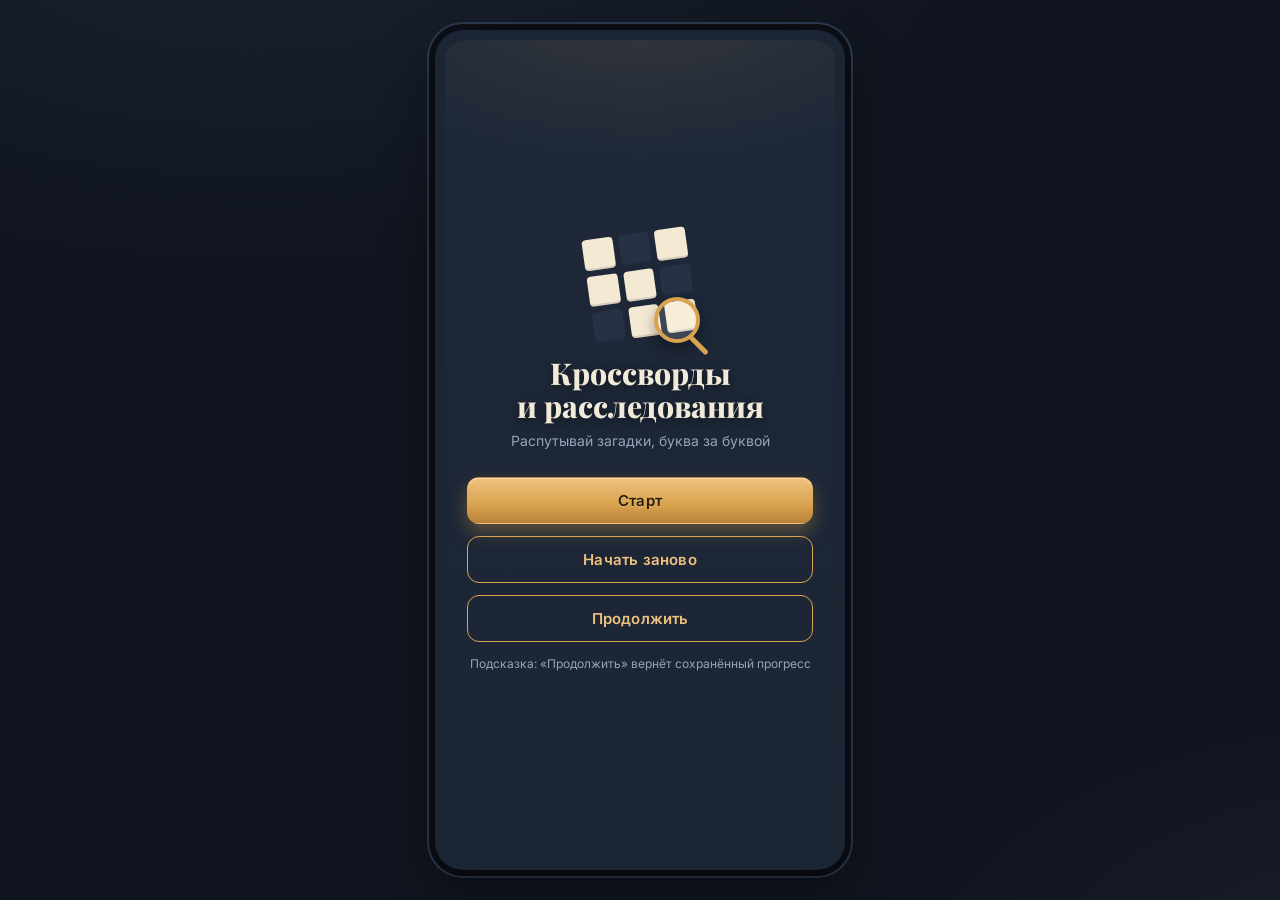
==== index.html @ f0a27522 "Initial commit" ====
<!DOCTYPE html>
<html lang="ru">
<head>
  <meta charset="UTF-8" />
  <meta name="viewport" content="width=device-width, initial-scale=1.0, viewport-fit=cover" />
  <title>Кроссворды и расследования</title>

  <!-- Шрифты: Playfair Display для заголовков (детективная классика) и Inter для текста -->
  <link rel="preconnect" href="https://fonts.googleapis.com" />
  <link rel="preconnect" href="https://fonts.gstatic.com" crossorigin />
  <link
    href="https://fonts.googleapis.com/css2?family=Playfair+Display:wght@600;700;800&family=Inter:wght@400;500;600;700&display=swap"
    rel="stylesheet"
  />

  <link rel="stylesheet" href="style.css" />
</head>
<body>
  <!-- Сцена: на ПК фон-«детективный стол», по центру — рамка телефона -->
  <div class="stage">
    <!-- Рамка телефона (на ПК занимает центральную треть экрана) -->
    <div class="phone">
      <div class="phone__screen">
        <!-- ================= ЭКРАН 1: СТАРТ ================= -->
        <section class="screen screen--start active" id="screen-start">
          <div class="start__top">
            <!-- Логотип: лупа + клетки кроссворда -->
            <div class="logo">
              <span class="logo__grid" aria-hidden="true">
                <i></i><i></i><i></i>
                <i></i><i></i><i></i>
                <i></i><i></i><i></i>
              </span>
              <span class="logo__lens" aria-hidden="true"></span>
            </div>
            <h1 class="title">Кроссворды<br />и расследования</h1>
            <p class="subtitle">Распутывай загадки, буква за буквой</p>
          </div>

          <div class="start__buttons">
            <button class="btn btn--gold" data-nav="screen-game">Старт</button>
            <button class="btn btn--outline" id="btn-restart">Начать заново</button>
            <button class="btn btn--outline" id="btn-continue">Продолжить</button>
          </div>

          <p class="start__hint">Подсказка: «Продолжить» вернёт сохранённый прогресс</p>
        </section>

        <!-- ================= ЭКРАН 2: ИГРА ================= -->
        <section class="screen screen--game" id="screen-game">
          <!-- Верхняя 1/8: две кнопки -->
          <div class="game__top">
            <button class="btn btn--small btn--ghost" data-nav="screen-menu">Меню</button>
            <div class="game__level" id="game-level">Уровень 1</div>
            <button class="btn btn--small btn--ghost" data-nav="screen-questions">Вопросы</button>
          </div>

          <!-- Средняя часть: игровое поле -->
          <div class="game__field">
            <div class="crossword" id="crossword" role="grid" aria-label="Игровое поле кроссворда"></div>
            <p class="clue" id="clue-text">Нажмите на клетку, чтобы увидеть вопрос</p>
          </div>

          <!-- Нижняя 1/8: блок под рекламу -->
          <div class="game__ad">
            <span class="ad__label">Реклама</span>
            <div class="ad__slot"></div>
          </div>
        </section>

        <!-- ================= ЭКРАН 3: ВОПРОСЫ ================= -->
        <section class="screen screen--questions" id="screen-questions">
          <header class="panel__header">
            <h2>Вопросы</h2>
          </header>

          <!-- Скролл-лист с вопросами на весь экран -->
          <div class="questions" id="questions-list"></div>

          <div class="panel__footer">
            <button class="btn btn--gold" data-nav="screen-game">Назад</button>
          </div>
        </section>

        <!-- ================= ЭКРАН 4: МЕНЮ (УРОВНИ) ================= -->
        <section class="screen screen--menu" id="screen-menu">
          <!-- Верхние 2/3: скролл-лист уровней -->
          <div class="menu__list" id="levels-list"></div>

          <!-- Нижняя треть: три кнопки -->
          <div class="menu__actions">
            <button class="btn btn--gold" id="btn-go-level">Перейти на уровень</button>
            <button class="btn btn--outline" data-nav="screen-game">Вернуться в игру</button>
            <button class="btn btn--outline" data-nav="screen-start">В начало</button>
          </div>
        </section>
      </div>
    </div>
  </div>

  <script src="main.js" type="module"></script>
</body>
</html>
---- style.css ----
/* ============================================================
   Кроссворды и расследования — стили интерфейса
   Палитра: глубокий синий (ночь/таинственность) + золото (детектив)
   + кремовый (бумага кроссворда) + бордо (акцент улик)
   ============================================================ */

/* ---------- Переменные ---------- */
:root {
  /* Фон «рабочего стола» вокруг телефона */
  --desk-bg: #10151f;
  --desk-bg-2: #1a2230;

  /* Фон приложения */
  --app-bg: #1c2534;
  --surface: #263146;
  --surface-2: #2f3c55;

  /* Бумага кроссворда */
  --paper: #f4ead4;
  --paper-dark: #e2d2b4;

  /* Текст */
  --ink: #24201a;
  --text-light: #f2ead9;
  --text-muted: #97a3b8;

  /* Акценты */
  --gold: #d9a24e;
  --gold-soft: #eec27e;
  --gold-deep: #b9823a;
  --bordo: #b4553d;
  --ok: #6fbf6f;

  /* Тени и скругления */
  --shadow: 0 20px 50px rgba(0, 0, 0, 0.45);
  --radius: 16px;

  --font-title: "Playfair Display", Georgia, "Times New Roman", serif;
  --font-body: "Inter", "Segoe UI", system-ui, sans-serif;
}

/* ---------- Сброс ---------- */
* { margin: 0; padding: 0; box-sizing: border-box; }

html, body { height: 100%; }

body {
  font-family: var(--font-body);
  color: var(--text-light);
  background:
    radial-gradient(1200px 600px at 20% -10%, var(--desk-bg-2), transparent 60%),
    radial-gradient(900px 500px at 110% 110%, #1a1f2b, transparent 55%),
    var(--desk-bg);
  -webkit-font-smoothing: antialiased;
}

/* ============================================================
   Сцена и рамка телефона
   ============================================================ */
.stage {
  min-height: 100vh;
  min-height: 100dvh;
  display: flex;
  align-items: center;
  justify-content: center;
  padding: 24px;
}

/* На ПК приложение — центральная треть экрана (рамка телефона) */
.phone {
  position: relative;
  width: min(420px, 32vw, 100%);
  height: min(840px, 94vh, 94dvh);
  background: var(--app-bg);
  border-radius: 28px;
  padding: 10px;
  box-shadow: var(--shadow), 0 0 0 6px #0c0f16, 0 0 0 8px #2c3a52;
  display: flex;
}

/* «Экран» внутри рамки телефона */
.phone__screen {
  flex: 1;
  border-radius: 20px;
  overflow: hidden;
  background:
    radial-gradient(600px 300px at 50% -5%, rgba(217, 162, 78, 0.12), transparent 55%),
    linear-gradient(180deg, #1e2838 0%, #1c2534 100%);
  display: flex;
  flex-direction: column;
  position: relative;
}

/* ============================================================
   Экраны: показ/скрытие и анимация
   ============================================================ */
.screen {
  display: none;
  flex: 1;
  flex-direction: column;
  height: 100%;
  min-height: 0;
}

.screen.active {
  display: flex;
  animation: screen-in 0.35s ease both;
}

@keyframes screen-in {
  from { opacity: 0; transform: translateY(12px); }
  to   { opacity: 1; transform: translateY(0); }
}

/* ============================================================
   Кнопки
   ============================================================ */
.btn {
  font-family: var(--font-body);
  font-weight: 600;
  font-size: 15px;
  letter-spacing: 0.2px;
  color: var(--text-light);
  background: var(--surface);
  border: 1px solid transparent;
  border-radius: 12px;
  padding: 13px 18px;
  cursor: pointer;
  transition: transform 0.08s ease, background 0.2s ease, box-shadow 0.2s ease;
  width: 100%;
}

.btn:hover { filter: brightness(1.08); }
.btn:active { transform: scale(0.97); }
.btn:focus-visible { outline: 2px solid var(--gold-soft); outline-offset: 2px; }

/* Главная золотая кнопка */
.btn--gold {
  background: linear-gradient(180deg, var(--gold-soft), var(--gold) 60%, var(--gold-deep));
  color: #2b1e0b;
  text-shadow: 0 1px 0 rgba(255, 255, 255, 0.25);
  box-shadow: 0 8px 18px rgba(217, 162, 78, 0.35), inset 0 1px 0 rgba(255, 255, 255, 0.4);
}

/* Контурная кнопка */
.btn--outline {
  background: transparent;
  border-color: var(--gold);
  color: var(--gold-soft);
}

/* «Призрачная» кнопка для верхней панели игры */
.btn--ghost {
  background: rgba(255, 255, 255, 0.06);
  border-color: rgba(255, 255, 255, 0.14);
}

/* Маленькая кнопка */
.btn--small {
  width: auto;
  padding: 9px 14px;
  font-size: 13px;
}

/* ============================================================
   ЭКРАН 1 — Старт
   ============================================================ */
.screen--start {
  justify-content: space-between;
  padding: 26px 22px 22px;
  text-align: center;
}

.start__top { margin-top: auto; }

/* Логотип: сетка кроссворда + лупа */
.logo {
  position: relative;
  width: 104px;
  height: 104px;
  margin: 0 auto 20px;
}

.logo__grid {
  position: absolute;
  inset: 0;
  display: grid;
  grid-template-columns: repeat(3, 1fr);
  grid-template-rows: repeat(3, 1fr);
  gap: 6px;
  transform: rotate(-8deg);
}

.logo__grid i {
  background: var(--paper);
  border-radius: 4px;
  box-shadow: inset 0 -2px 0 rgba(0, 0, 0, 0.12);
}

/* Заполняем «буквами» часть клеток */
.logo__grid i:nth-child(2) { background: var(--surface); }
.logo__grid i:nth-child(6) { background: var(--surface); }
.logo__grid i:nth-child(7) { background: var(--surface); }

/* Лупа поверх сетки */
.logo__lens {
  position: absolute;
  right: -8px;
  bottom: -6px;
  width: 46px;
  height: 46px;
  border-radius: 50%;
  background: rgba(255, 255, 255, 0.14);
  border: 4px solid var(--gold);
  box-shadow: 0 6px 14px rgba(0, 0, 0, 0.35);
}

.logo__lens::after {
  content: "";
  position: absolute;
  left: 34px;
  top: 34px;
  width: 24px;
  height: 5px;
  background: var(--gold);
  border-radius: 3px;
  transform: rotate(45deg);
  transform-origin: 0 0;
}

.title {
  font-family: var(--font-title);
  font-weight: 800;
  font-size: 30px;
  line-height: 1.08;
  color: var(--text-light);
  text-shadow: 0 2px 10px rgba(0, 0, 0, 0.4);
}

.subtitle {
  margin-top: 10px;
  color: var(--text-muted);
  font-size: 14px;
}

.start__buttons {
  display: flex;
  flex-direction: column;
  gap: 12px;
  margin: 28px 0 14px;
}

.start__hint {
  color: var(--text-muted);
  font-size: 12px;
  margin-bottom: auto;
}

/* ============================================================
   ЭКРАН 2 — Игра
   ============================================================ */
.screen--game { flex-direction: column; }

/* Верхняя 1/8 */
.game__top {
  height: 12.5%;
  display: flex;
  align-items: center;
  justify-content: space-between;
  gap: 8px;
  padding: 0 12px;
}

.game__level {
  font-family: var(--font-title);
  font-size: 15px;
  color: var(--gold-soft);
  white-space: nowrap;
  overflow: hidden;
  text-overflow: ellipsis;
  max-width: 40%;
}

/* Средняя часть с полем */
.game__field {
  flex: 1;
  display: flex;
  flex-direction: column;
  align-items: center;
  justify-content: center;
  gap: 16px;
  padding: 8px;
  min-height: 0;
}

/* ============================================================
   Поле кроссворда
   ============================================================ */
.crossword {
  display: grid;
  grid-template-columns: repeat(7, 1fr);
  gap: 3px;
  padding: 8px;
  background: var(--surface);
  border-radius: 12px;
  box-shadow: inset 0 2px 8px rgba(0, 0, 0, 0.35);
  width: min(92%, 340px);
}

.cell {
  position: relative;
  aspect-ratio: 1;
  border-radius: 5px;
  background: var(--paper);
  box-shadow: inset 0 -2px 0 rgba(0, 0, 0, 0.12);
}

.cell--block {
  background: var(--surface-2);
  box-shadow: none;
}

.cell__num {
  position: absolute;
  top: 2px;
  left: 3px;
  font-size: 9px;
  font-weight: 700;
  color: var(--gold-deep);
  pointer-events: none;
  z-index: 1;
}

.cell__input {
  position: absolute;
  inset: 0;
  width: 100%;
  height: 100%;
  border: none;
  background: transparent;
  text-align: center;
  font-family: var(--font-body);
  font-weight: 700;
  font-size: 18px;
  color: var(--ink);
  text-transform: uppercase;
  caret-color: var(--bordo);
}

.cell__input:focus {
  outline: none;
  background: var(--gold-soft);
  border-radius: 5px;
}

/* Подсказка текущего вопроса */
.clue {
  text-align: center;
  color: var(--text-muted);
  font-size: 13px;
  padding: 0 14px;
  max-width: 92%;
}

/* Нижняя 1/8 — реклама */
.game__ad {
  height: 12.5%;
  display: flex;
  flex-direction: column;
  align-items: center;
  justify-content: center;
  gap: 4px;
  padding: 6px 12px;
}

.ad__label {
  font-size: 10px;
  letter-spacing: 2px;
  text-transform: uppercase;
  color: var(--text-muted);
}

.ad__slot {
  width: 100%;
  flex: 1;
  max-height: 56px;
  border: 1px dashed rgba(255, 255, 255, 0.18);
  border-radius: 8px;
  background: rgba(255, 255, 255, 0.03);
}

/* ============================================================
   Общие панели (заголовок/подвал) для экранов 3 и 4
   ============================================================ */
.panel__header {
  padding: 18px 20px 12px;
}

.panel__header h2 {
  font-family: var(--font-title);
  font-weight: 700;
  font-size: 24px;
  color: var(--text-light);
}

.panel__footer {
  padding: 12px 18px;
  border-top: 1px solid rgba(255, 255, 255, 0.08);
}

/* ============================================================
   ЭКРАН 3 — Вопросы
   ============================================================ */
.screen--questions { flex-direction: column; }

.questions {
  flex: 1;
  overflow-y: auto;
  padding: 6px 18px 12px;
  min-height: 0;
  scrollbar-width: thin;
  scrollbar-color: var(--surface-2) transparent;
}

.questions__group {
  margin-bottom: 14px;
}

.questions__group-title {
  font-family: var(--font-title);
  font-size: 15px;
  color: var(--gold-soft);
  margin: 10px 0 6px;
}

.question-item {
  display: flex;
  gap: 10px;
  align-items: flex-start;
  padding: 10px 12px;
  margin-bottom: 6px;
  background: var(--surface);
  border-radius: 10px;
  border-left: 3px solid var(--gold);
}

.question-item__num {
  font-weight: 700;
  color: var(--gold-soft);
  min-width: 22px;
}

.question-item__text { font-size: 14px; color: var(--text-light); }

/* ============================================================
   ЭКРАН 4 — Меню (уровни)
   ============================================================ */
.screen--menu { flex-direction: column; }

/* Верхние 2/3 — скролл-лист уровней */
.menu__list {
  flex: 2;
  overflow-y: auto;
  padding: 16px 18px 8px;
  min-height: 0;
  scrollbar-width: thin;
  scrollbar-color: var(--surface-2) transparent;
}

.menu__list h2 {
  font-family: var(--font-title);
  font-size: 22px;
  margin-bottom: 10px;
}

.level-item {
  display: flex;
  align-items: center;
  justify-content: space-between;
  gap: 10px;
  padding: 13px 14px;
  margin-bottom: 8px;
  background: var(--surface);
  border-radius: 11px;
  border: 1px solid transparent;
  cursor: pointer;
  transition: background 0.15s ease, border-color 0.15s ease;
}

.level-item:hover { background: var(--surface-2); }

.level-item__name { font-size: 15px; color: var(--text-light); }

/* Галочка — появляется на выбранном уровне */
.level-item__check {
  width: 24px;
  height: 24px;
  border-radius: 50%;
  border: 2px solid rgba(255, 255, 255, 0.25);
  display: grid;
  place-items: center;
  color: transparent;
  font-size: 15px;
  font-weight: 700;
  flex: none;
  transition: all 0.15s ease;
}

.level-item.active {
  border-color: var(--gold);
  background: linear-gradient(180deg, #2f3c55, #263146);
}

.level-item.active .level-item__check {
  background: var(--ok);
  border-color: var(--ok);
  color: #fff;
}

/* Нижняя треть — три кнопки */
.menu__actions {
  flex: 1;
  display: flex;
  flex-direction: column;
  justify-content: center;
  gap: 10px;
  padding: 12px 18px 16px;
  border-top: 1px solid rgba(255, 255, 255, 0.08);
}

/* ============================================================
   Адаптивность: телефон — на весь экран, ПК — рамка в центре
   ============================================================ */
@media (max-width: 640px) {
  .stage { padding: 0; }

  .phone {
    width: 100%;
    height: 100vh;
    height: 100dvh;
    border-radius: 0;
    padding: 0;
    box-shadow: none;
  }

  .phone__screen { border-radius: 0; }
}

/* На очень широких мониторах рамка не разъезжается */
@media (min-width: 1600px) {
  .phone { width: 420px; }
}
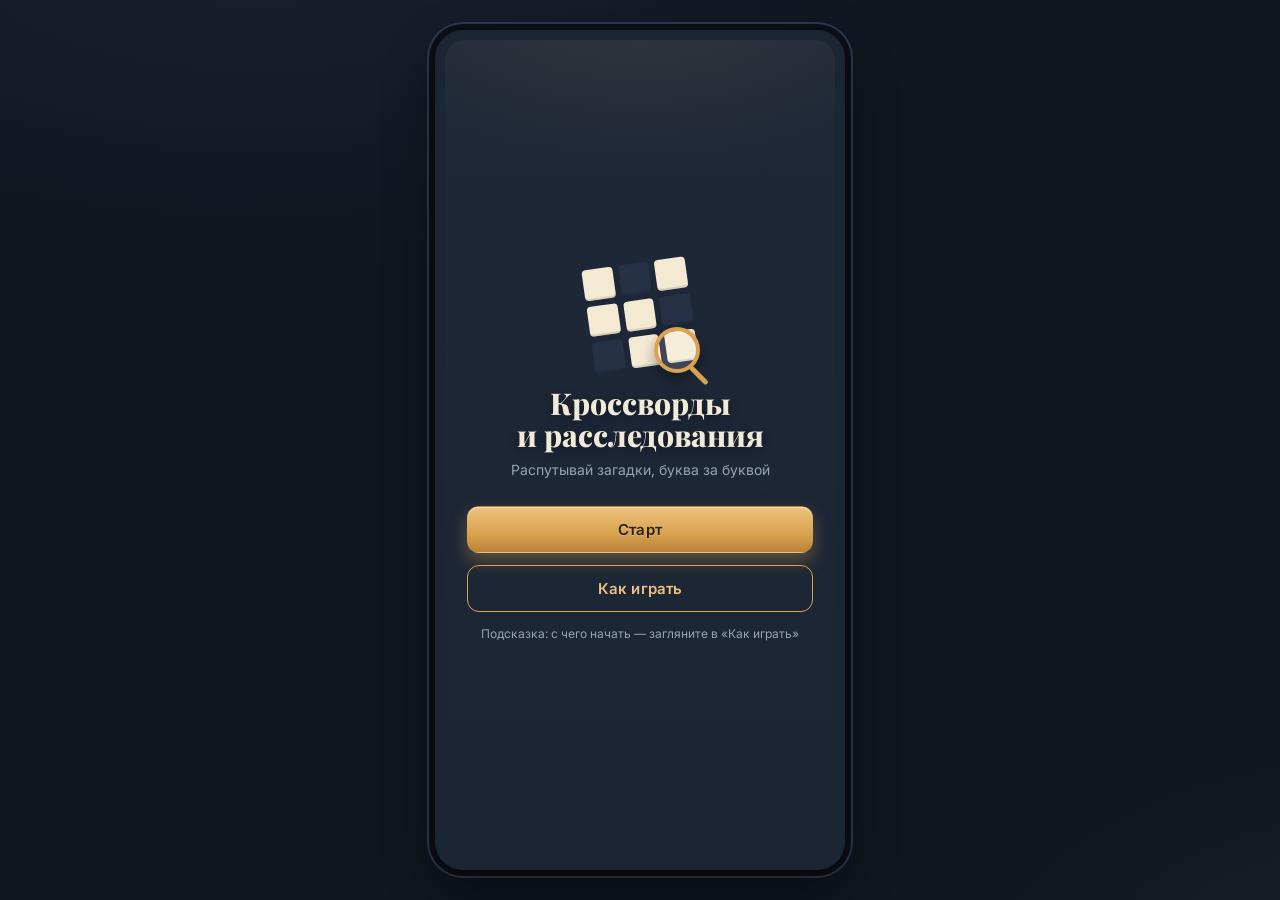
==== commit 0217abac: "Add story mode with level groups and story texts - Add story levels (levels_story.json), group metad" ====
--- a/index.html
+++ b/index.html
@@ -37,13 +37,15 @@
             <p class="subtitle">Распутывай загадки, буква за буквой</p>
           </div>
 
+          <!-- Кнопки переключаются в main.js: первый запуск — «Старт», повторный — «Продолжить» и «К выбору уровня» -->
           <div class="start__buttons">
-            <button class="btn btn--gold" data-nav="screen-game">Старт</button>
-            <button class="btn btn--outline" id="btn-restart">Начать заново</button>
-            <button class="btn btn--outline" id="btn-continue">Продолжить</button>
+            <button class="btn btn--gold" id="btn-start" disabled>Старт</button>
+            <button class="btn btn--gold" id="btn-continue" disabled hidden>Продолжить</button>
+            <button class="btn btn--outline" id="btn-levels" data-nav="screen-menu" hidden>К выбору уровня</button>
+            <button class="btn btn--outline" data-nav="screen-help">Как играть</button>
           </div>
 
-          <p class="start__hint">Подсказка: «Продолжить» вернёт сохранённый прогресс</p>
+          <p class="start__hint" id="start-hint">Подсказка: «Продолжить» вернёт сохранённый прогресс</p>
         </section>
 
         <!-- ================= ЭКРАН 2: ИГРА ================= -->
@@ -58,7 +60,6 @@
           <!-- Средняя часть: игровое поле -->
           <div class="game__field">
             <div class="crossword" id="crossword" role="grid" aria-label="Игровое поле кроссворда"></div>
-            <p class="clue" id="clue-text">Нажмите на клетку, чтобы увидеть вопрос</p>
           </div>
 
           <!-- Нижняя 1/8: блок под рекламу -->
@@ -94,6 +95,44 @@
             <button class="btn btn--outline" data-nav="screen-start">В начало</button>
           </div>
         </section>
+
+        <!-- ================= ЭКРАН 5: КАК ИГРАТЬ ================= -->
+        <section class="screen screen--help" id="screen-help">
+          <header class="panel__header">
+            <h2>Как играть</h2>
+          </header>
+
+          <div class="questions" id="help-list">
+            <div class="question-item">
+              <span class="question-item__num">1</span>
+              <span class="question-item__text">На поле спрятаны слова: буквы стоят на светлых плитках, остальные клетки пустые.</span>
+            </div>
+            <div class="question-item">
+              <span class="question-item__num">2</span>
+              <span class="question-item__text">Зажмите первую букву слова и проведите линию через все его буквы до последней — порядок букв важен.</span>
+            </div>
+            <div class="question-item">
+              <span class="question-item__num">3</span>
+              <span class="question-item__text">Линия может идти только по горизонтали или по вертикали — диагонали не работают.</span>
+            </div>
+            <div class="question-item">
+              <span class="question-item__num">4</span>
+              <span class="question-item__text">Разгаданное слово окрасится в цвет, а его подсказка подсветится в списке «Вопросы» на экране игры.</span>
+            </div>
+            <div class="question-item">
+              <span class="question-item__num">5</span>
+              <span class="question-item__text">Прогресс сохраняется сам: при следующем запуске просто нажмите «Продолжить».</span>
+            </div>
+            <div class="question-item">
+              <span class="question-item__num">6</span>
+              <span class="question-item__text">Выбрать другой уровень можно в меню — кнопка «К выбору уровня» на старте или «Меню» в игре.</span>
+            </div>
+          </div>
+
+          <div class="panel__footer">
+            <button class="btn btn--gold" data-nav="screen-start">Понятно</button>
+          </div>
+        </section>
       </div>
     </div>
   </div>
--- a/style.css
+++ b/style.css
@@ -160,6 +160,14 @@
   width: auto;
   padding: 9px 14px;
   font-size: 13px;
+}
+
+/* Кнопка ждёт загрузки данных (например, файла уровней) */
+.btn:disabled {
+  opacity: 0.5;
+  cursor: default;
+  filter: none;
+  transform: none;
 }
 
 /* ============================================================
@@ -453,6 +461,11 @@
 .question-item__text { font-size: 14px; color: var(--text-light); }
 
 /* ============================================================
+   ЭКРАН 5 — Как играть
+   ============================================================ */
+.screen--help { flex-direction: column; }
+
+/* ============================================================
    ЭКРАН 4 — Меню (уровни)
    ============================================================ */
 .screen--menu { flex-direction: column; }
